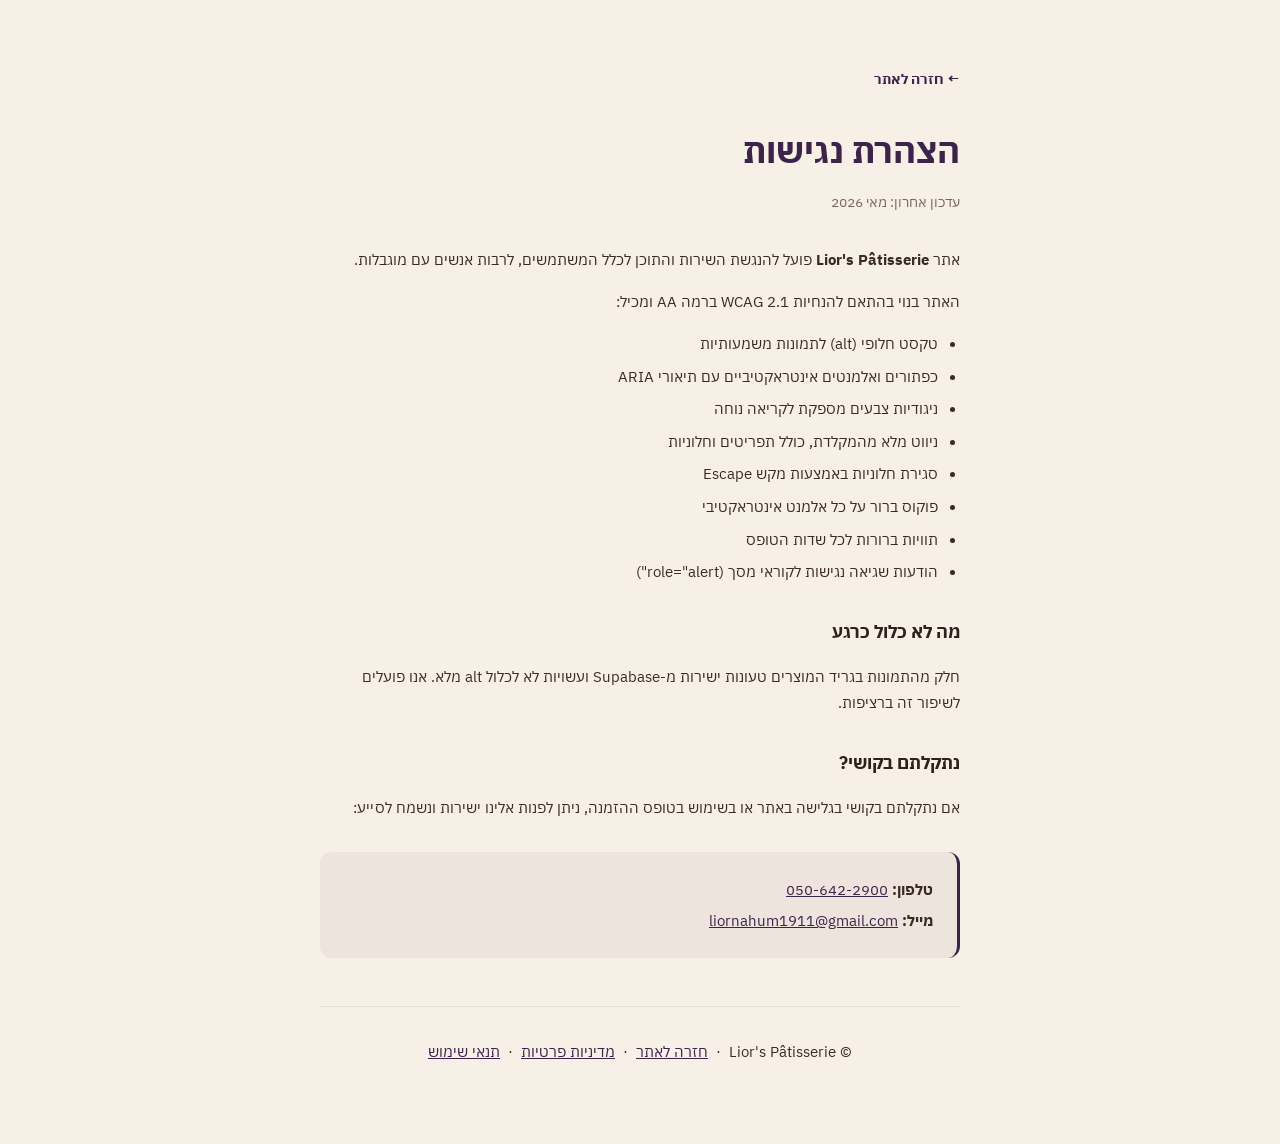
==== accessibility.html @ 04917b36 "נגישות ותוכן משפטי: הצהרת נגישות, מדיניות פרטיות, תנאי שימוש; focus trap, role=alert, קישורי פוטר ht" ====
<!doctype html>
<html lang="he" dir="rtl">
<head>
  <meta charset="UTF-8">
  <meta name="viewport" content="width=device-width, initial-scale=1.0">
  <title>הצהרת נגישות - Lior's Pâtisserie</title>
  <link rel="icon" href="assets/icons/favicon.ico" sizes="any">
  <link rel="icon" type="image/png" sizes="32x32" href="assets/icons/favicon-32x32.png">
  <meta name="theme-color" content="#3D2249">
  <link rel="preload" href="assets/fonts/IBMPlexSansHebrew-Regular.ttf" as="font" type="font/ttf" crossorigin>
  <style>
    @font-face {
      font-family: "IBM Plex Sans Hebrew";
      src: url("assets/fonts/IBMPlexSansHebrew-Regular.ttf") format("truetype");
      font-weight: 400;
      font-display: swap;
    }
    @font-face {
      font-family: "IBM Plex Sans Hebrew";
      src: url("assets/fonts/IBMPlexSansHebrew-Bold.ttf") format("truetype");
      font-weight: 700;
      font-display: swap;
    }

    :root {
      --cream: #f7f0e6;
      --espresso: #2f211c;
      --plum: #3d2249;
      --muted: #7a665c;
    }

    * { box-sizing: border-box; }

    :focus-visible {
      outline: 2px solid rgba(61, 34, 73, 0.70);
      outline-offset: 3px;
      border-radius: 4px;
    }

    body {
      margin: 0;
      font-family: "IBM Plex Sans Hebrew", "Assistant", sans-serif;
      direction: rtl;
      color: var(--espresso);
      background: #f7f0e6;
      line-height: 1.75;
    }

    .page-wrap {
      max-width: 720px;
      margin: 0 auto;
      padding: clamp(28px, 5vw, 64px) clamp(20px, 4vw, 40px);
    }

    .back-link {
      display: inline-flex;
      align-items: center;
      gap: 6px;
      margin-bottom: 28px;
      color: var(--plum);
      font-weight: 700;
      font-size: 0.88rem;
      text-decoration: none;
    }

    .back-link:hover { text-decoration: underline; }

    h1 {
      margin: 0 0 8px;
      font-size: clamp(1.6rem, 4vw, 2.2rem);
      font-weight: 700;
      color: var(--plum);
    }

    .sub {
      margin: 0 0 32px;
      color: var(--muted);
      font-size: 0.9rem;
    }

    h2 {
      margin: 32px 0 10px;
      font-size: 1.1rem;
      font-weight: 700;
      color: var(--espresso);
    }

    p, li { color: #3a2a24; font-size: 0.95rem; }

    ul { padding-right: 1.4em; margin: 8px 0; }
    li { margin-bottom: 6px; }

    .contact-box {
      margin-top: 32px;
      padding: 20px 24px;
      background: rgba(61, 34, 73, 0.06);
      border-right: 3px solid var(--plum);
      border-radius: 12px;
    }

    .contact-box p { margin: 4px 0; }

    a { color: var(--plum); }
    a:hover { text-decoration: none; }

    footer {
      margin-top: 48px;
      padding-top: 16px;
      border-top: 1px solid rgba(200, 194, 184, 0.40);
      font-size: 0.80rem;
      color: var(--muted);
      text-align: center;
    }
  </style>
</head>
<body>
  <main class="page-wrap" id="main-content">
    <a class="back-link" href="index.html">&#8592; חזרה לאתר</a>

    <h1>הצהרת נגישות</h1>
    <p class="sub">עדכון אחרון: מאי 2026</p>

    <p>אתר <strong>Lior's Pâtisserie</strong> פועל להנגשת השירות והתוכן לכלל המשתמשים, לרבות אנשים עם מוגבלות.</p>
    <p>האתר בנוי בהתאם להנחיות WCAG 2.1 ברמה AA ומכיל:</p>
    <ul>
      <li>טקסט חלופי (alt) לתמונות משמעותיות</li>
      <li>כפתורים ואלמנטים אינטראקטיביים עם תיאורי ARIA</li>
      <li>ניגודיות צבעים מספקת לקריאה נוחה</li>
      <li>ניווט מלא מהמקלדת, כולל תפריטים וחלוניות</li>
      <li>סגירת חלוניות באמצעות מקש Escape</li>
      <li>פוקוס ברור על כל אלמנט אינטראקטיבי</li>
      <li>תוויות ברורות לכל שדות הטופס</li>
      <li>הודעות שגיאה נגישות לקוראי מסך (role="alert")</li>
    </ul>

    <h2>מה לא כלול כרגע</h2>
    <p>חלק מהתמונות בגריד המוצרים טעונות ישירות מ-Supabase ועשויות לא לכלול alt מלא. אנו פועלים לשיפור זה ברציפות.</p>

    <h2>נתקלתם בקושי?</h2>
    <p>אם נתקלתם בקושי בגלישה באתר או בשימוש בטופס ההזמנה, ניתן לפנות אלינו ישירות ונשמח לסייע:</p>

    <div class="contact-box" aria-label="פרטי יצירת קשר לנגישות">
      <p><strong>טלפון:</strong> <a href="tel:+972506422900">050-642-2900</a></p>
      <p><strong>מייל:</strong> <a href="mailto:liornahum1911@gmail.com">liornahum1911@gmail.com</a></p>
    </div>

    <footer>
      <p>&copy; Lior's Pâtisserie &nbsp;·&nbsp; <a href="index.html">חזרה לאתר</a> &nbsp;·&nbsp; <a href="privacy.html">מדיניות פרטיות</a> &nbsp;·&nbsp; <a href="terms.html">תנאי שימוש</a></p>
    </footer>
  </main>
</body>
</html>
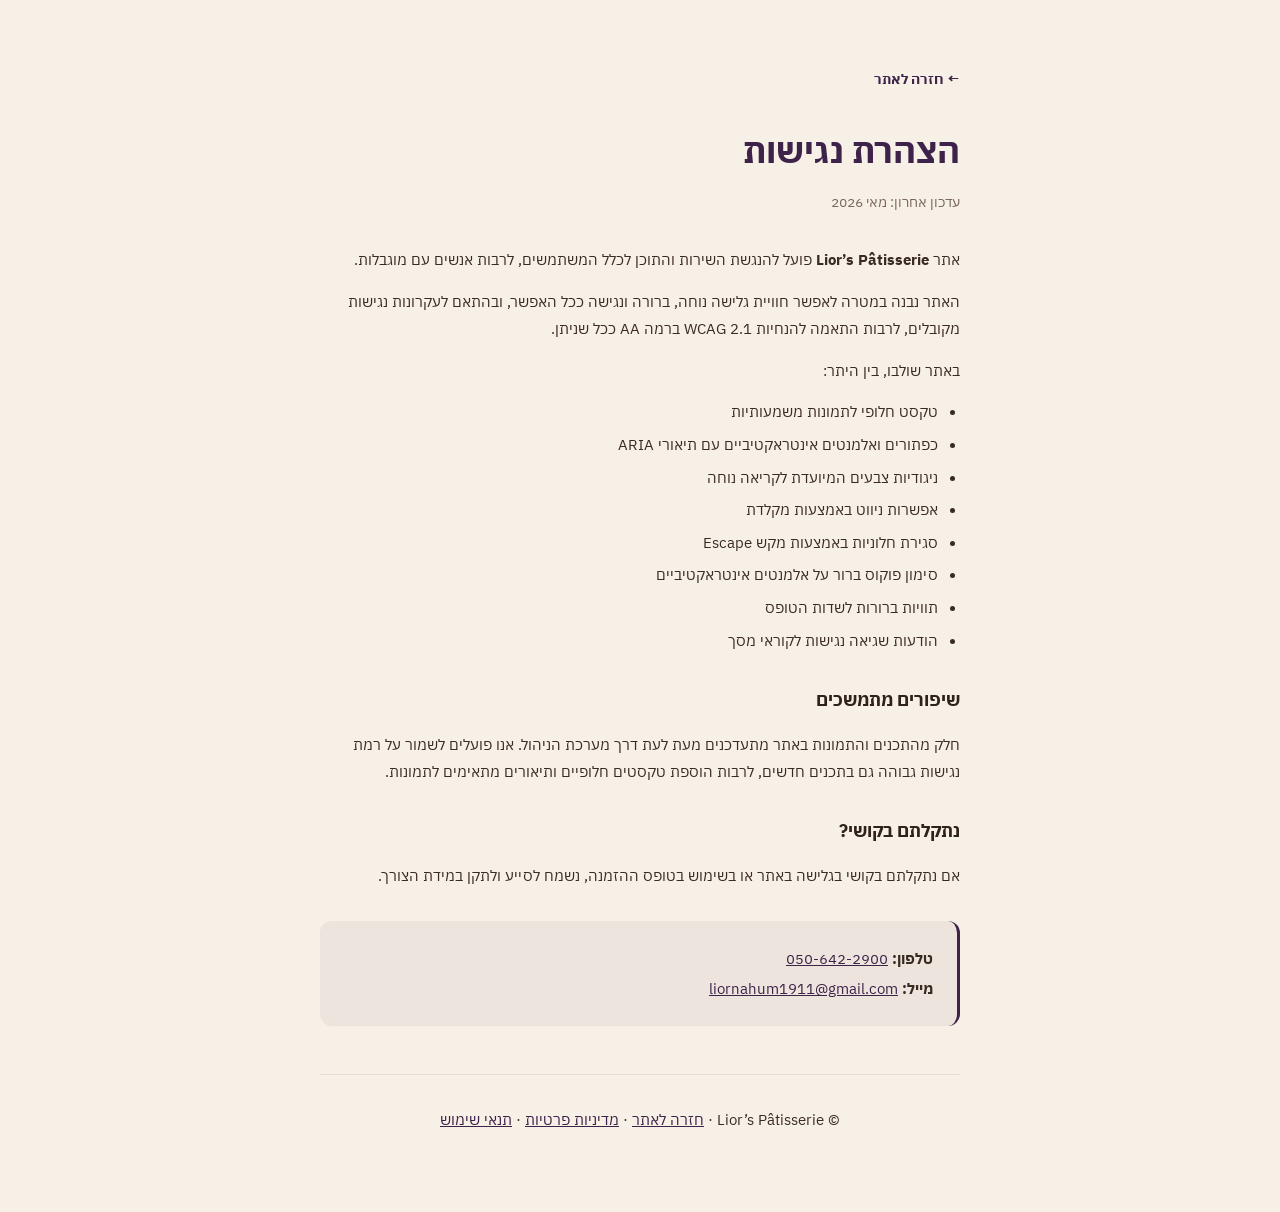
==== commit 82509d8c: "docs(accessibility): softer WCAG wording and CMS-aware ongoing improvements Co-authored-by: Idan Nah" ====
--- a/accessibility.html
+++ b/accessibility.html
@@ -3,7 +3,7 @@
 <head>
   <meta charset="UTF-8">
   <meta name="viewport" content="width=device-width, initial-scale=1.0">
-  <title>הצהרת נגישות - Lior's Pâtisserie</title>
+  <title>הצהרת נגישות - Lior&rsquo;s P&acirc;tisserie</title>
   <link rel="icon" href="assets/icons/favicon.ico" sizes="any">
   <link rel="icon" type="image/png" sizes="32x32" href="assets/icons/favicon-32x32.png">
   <meta name="theme-color" content="#3D2249">
@@ -120,24 +120,27 @@
     <h1>הצהרת נגישות</h1>
     <p class="sub">עדכון אחרון: מאי 2026</p>
 
-    <p>אתר <strong>Lior's Pâtisserie</strong> פועל להנגשת השירות והתוכן לכלל המשתמשים, לרבות אנשים עם מוגבלות.</p>
-    <p>האתר בנוי בהתאם להנחיות WCAG 2.1 ברמה AA ומכיל:</p>
+    <p>אתר <strong>Lior&rsquo;s P&acirc;tisserie</strong> פועל להנגשת השירות והתוכן לכלל המשתמשים, לרבות אנשים עם מוגבלות.</p>
+
+    <p>האתר נבנה במטרה לאפשר חוויית גלישה נוחה, ברורה ונגישה ככל האפשר, ובהתאם לעקרונות נגישות מקובלים, לרבות התאמה להנחיות WCAG 2.1 ברמה AA ככל שניתן.</p>
+
+    <p>באתר שולבו, בין היתר:</p>
     <ul>
-      <li>טקסט חלופי (alt) לתמונות משמעותיות</li>
+      <li>טקסט חלופי לתמונות משמעותיות</li>
       <li>כפתורים ואלמנטים אינטראקטיביים עם תיאורי ARIA</li>
-      <li>ניגודיות צבעים מספקת לקריאה נוחה</li>
-      <li>ניווט מלא מהמקלדת, כולל תפריטים וחלוניות</li>
+      <li>ניגודיות צבעים המיועדת לקריאה נוחה</li>
+      <li>אפשרות ניווט באמצעות מקלדת</li>
       <li>סגירת חלוניות באמצעות מקש Escape</li>
-      <li>פוקוס ברור על כל אלמנט אינטראקטיבי</li>
-      <li>תוויות ברורות לכל שדות הטופס</li>
-      <li>הודעות שגיאה נגישות לקוראי מסך (role="alert")</li>
+      <li>סימון פוקוס ברור על אלמנטים אינטראקטיביים</li>
+      <li>תוויות ברורות לשדות הטופס</li>
+      <li>הודעות שגיאה נגישות לקוראי מסך</li>
     </ul>
 
-    <h2>מה לא כלול כרגע</h2>
-    <p>חלק מהתמונות בגריד המוצרים טעונות ישירות מ-Supabase ועשויות לא לכלול alt מלא. אנו פועלים לשיפור זה ברציפות.</p>
+    <h2>שיפורים מתמשכים</h2>
+    <p>חלק מהתכנים והתמונות באתר מתעדכנים מעת לעת דרך מערכת הניהול. אנו פועלים לשמור על רמת נגישות גבוהה גם בתכנים חדשים, לרבות הוספת טקסטים חלופיים ותיאורים מתאימים לתמונות.</p>
 
     <h2>נתקלתם בקושי?</h2>
-    <p>אם נתקלתם בקושי בגלישה באתר או בשימוש בטופס ההזמנה, ניתן לפנות אלינו ישירות ונשמח לסייע:</p>
+    <p>אם נתקלתם בקושי בגלישה באתר או בשימוש בטופס ההזמנה, נשמח לסייע ולתקן במידת הצורך.</p>
 
     <div class="contact-box" aria-label="פרטי יצירת קשר לנגישות">
       <p><strong>טלפון:</strong> <a href="tel:+972506422900">050-642-2900</a></p>
@@ -145,7 +148,7 @@
     </div>
 
     <footer>
-      <p>&copy; Lior's Pâtisserie &nbsp;·&nbsp; <a href="index.html">חזרה לאתר</a> &nbsp;·&nbsp; <a href="privacy.html">מדיניות פרטיות</a> &nbsp;·&nbsp; <a href="terms.html">תנאי שימוש</a></p>
+      <p>&copy; Lior&rsquo;s P&acirc;tisserie &middot; <a href="index.html">חזרה לאתר</a> &middot; <a href="privacy.html">מדיניות פרטיות</a> &middot; <a href="terms.html">תנאי שימוש</a></p>
     </footer>
   </main>
 </body>
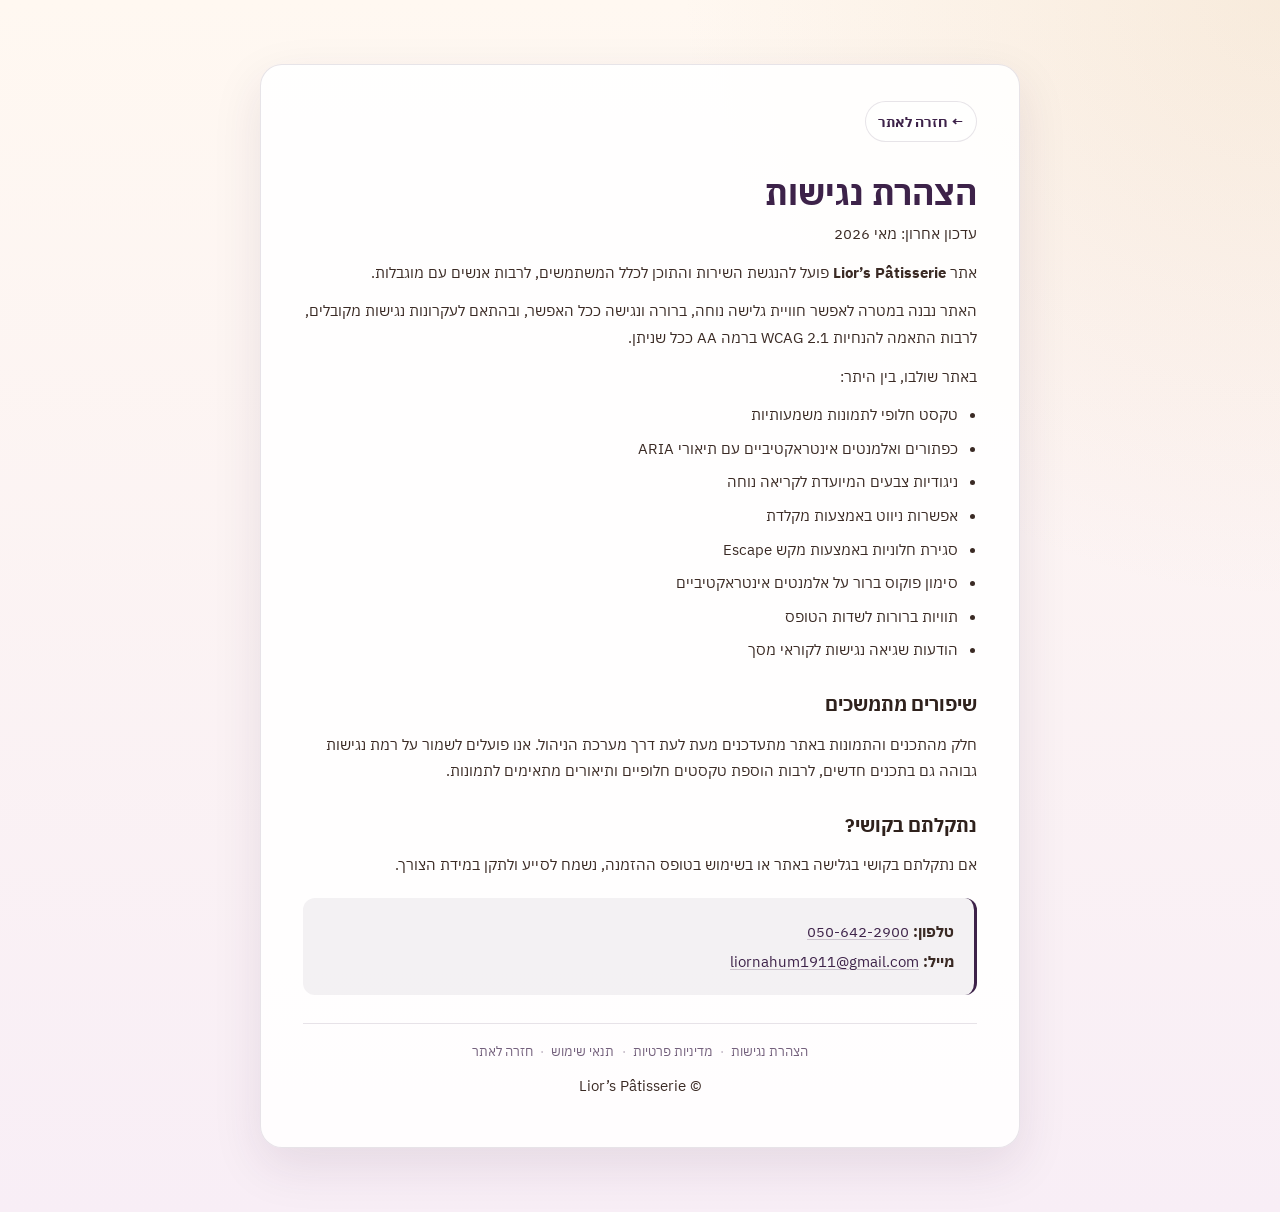
==== commit e7b993b9: "style(policy): shared document layout for accessibility, privacy, terms Co-authored-by: Idan Nahum <" ====
--- a/accessibility.html
+++ b/accessibility.html
@@ -8,148 +8,56 @@
   <link rel="icon" type="image/png" sizes="32x32" href="assets/icons/favicon-32x32.png">
   <meta name="theme-color" content="#3D2249">
   <link rel="preload" href="assets/fonts/IBMPlexSansHebrew-Regular.ttf" as="font" type="font/ttf" crossorigin>
-  <style>
-    @font-face {
-      font-family: "IBM Plex Sans Hebrew";
-      src: url("assets/fonts/IBMPlexSansHebrew-Regular.ttf") format("truetype");
-      font-weight: 400;
-      font-display: swap;
-    }
-    @font-face {
-      font-family: "IBM Plex Sans Hebrew";
-      src: url("assets/fonts/IBMPlexSansHebrew-Bold.ttf") format("truetype");
-      font-weight: 700;
-      font-display: swap;
-    }
-
-    :root {
-      --cream: #f7f0e6;
-      --espresso: #2f211c;
-      --plum: #3d2249;
-      --muted: #7a665c;
-    }
-
-    * { box-sizing: border-box; }
-
-    :focus-visible {
-      outline: 2px solid rgba(61, 34, 73, 0.70);
-      outline-offset: 3px;
-      border-radius: 4px;
-    }
-
-    body {
-      margin: 0;
-      font-family: "IBM Plex Sans Hebrew", "Assistant", sans-serif;
-      direction: rtl;
-      color: var(--espresso);
-      background: #f7f0e6;
-      line-height: 1.75;
-    }
-
-    .page-wrap {
-      max-width: 720px;
-      margin: 0 auto;
-      padding: clamp(28px, 5vw, 64px) clamp(20px, 4vw, 40px);
-    }
-
-    .back-link {
-      display: inline-flex;
-      align-items: center;
-      gap: 6px;
-      margin-bottom: 28px;
-      color: var(--plum);
-      font-weight: 700;
-      font-size: 0.88rem;
-      text-decoration: none;
-    }
-
-    .back-link:hover { text-decoration: underline; }
-
-    h1 {
-      margin: 0 0 8px;
-      font-size: clamp(1.6rem, 4vw, 2.2rem);
-      font-weight: 700;
-      color: var(--plum);
-    }
-
-    .sub {
-      margin: 0 0 32px;
-      color: var(--muted);
-      font-size: 0.9rem;
-    }
-
-    h2 {
-      margin: 32px 0 10px;
-      font-size: 1.1rem;
-      font-weight: 700;
-      color: var(--espresso);
-    }
-
-    p, li { color: #3a2a24; font-size: 0.95rem; }
-
-    ul { padding-right: 1.4em; margin: 8px 0; }
-    li { margin-bottom: 6px; }
-
-    .contact-box {
-      margin-top: 32px;
-      padding: 20px 24px;
-      background: rgba(61, 34, 73, 0.06);
-      border-right: 3px solid var(--plum);
-      border-radius: 12px;
-    }
-
-    .contact-box p { margin: 4px 0; }
-
-    a { color: var(--plum); }
-    a:hover { text-decoration: none; }
-
-    footer {
-      margin-top: 48px;
-      padding-top: 16px;
-      border-top: 1px solid rgba(200, 194, 184, 0.40);
-      font-size: 0.80rem;
-      color: var(--muted);
-      text-align: center;
-    }
-  </style>
+  <link rel="stylesheet" href="policy-pages.css">
 </head>
 <body>
-  <main class="page-wrap" id="main-content">
-    <a class="back-link" href="index.html">&#8592; חזרה לאתר</a>
+  <div class="policy-page">
+    <main class="policy-document" id="main-content">
+      <a class="policy-back-link" href="index.html">&#8592; חזרה לאתר</a>
 
-    <h1>הצהרת נגישות</h1>
-    <p class="sub">עדכון אחרון: מאי 2026</p>
+      <h1>הצהרת נגישות</h1>
+      <p class="policy-updated">עדכון אחרון: מאי 2026</p>
 
-    <p>אתר <strong>Lior&rsquo;s P&acirc;tisserie</strong> פועל להנגשת השירות והתוכן לכלל המשתמשים, לרבות אנשים עם מוגבלות.</p>
+      <p>אתר <strong>Lior&rsquo;s P&acirc;tisserie</strong> פועל להנגשת השירות והתוכן לכלל המשתמשים, לרבות אנשים עם מוגבלות.</p>
 
-    <p>האתר נבנה במטרה לאפשר חוויית גלישה נוחה, ברורה ונגישה ככל האפשר, ובהתאם לעקרונות נגישות מקובלים, לרבות התאמה להנחיות WCAG 2.1 ברמה AA ככל שניתן.</p>
+      <p>האתר נבנה במטרה לאפשר חוויית גלישה נוחה, ברורה ונגישה ככל האפשר, ובהתאם לעקרונות נגישות מקובלים, לרבות התאמה להנחיות WCAG 2.1 ברמה AA ככל שניתן.</p>
 
-    <p>באתר שולבו, בין היתר:</p>
-    <ul>
-      <li>טקסט חלופי לתמונות משמעותיות</li>
-      <li>כפתורים ואלמנטים אינטראקטיביים עם תיאורי ARIA</li>
-      <li>ניגודיות צבעים המיועדת לקריאה נוחה</li>
-      <li>אפשרות ניווט באמצעות מקלדת</li>
-      <li>סגירת חלוניות באמצעות מקש Escape</li>
-      <li>סימון פוקוס ברור על אלמנטים אינטראקטיביים</li>
-      <li>תוויות ברורות לשדות הטופס</li>
-      <li>הודעות שגיאה נגישות לקוראי מסך</li>
-    </ul>
+      <p>באתר שולבו, בין היתר:</p>
+      <ul>
+        <li>טקסט חלופי לתמונות משמעותיות</li>
+        <li>כפתורים ואלמנטים אינטראקטיביים עם תיאורי ARIA</li>
+        <li>ניגודיות צבעים המיועדת לקריאה נוחה</li>
+        <li>אפשרות ניווט באמצעות מקלדת</li>
+        <li>סגירת חלוניות באמצעות מקש Escape</li>
+        <li>סימון פוקוס ברור על אלמנטים אינטראקטיביים</li>
+        <li>תוויות ברורות לשדות הטופס</li>
+        <li>הודעות שגיאה נגישות לקוראי מסך</li>
+      </ul>
 
-    <h2>שיפורים מתמשכים</h2>
-    <p>חלק מהתכנים והתמונות באתר מתעדכנים מעת לעת דרך מערכת הניהול. אנו פועלים לשמור על רמת נגישות גבוהה גם בתכנים חדשים, לרבות הוספת טקסטים חלופיים ותיאורים מתאימים לתמונות.</p>
+      <h2>שיפורים מתמשכים</h2>
+      <p>חלק מהתכנים והתמונות באתר מתעדכנים מעת לעת דרך מערכת הניהול. אנו פועלים לשמור על רמת נגישות גבוהה גם בתכנים חדשים, לרבות הוספת טקסטים חלופיים ותיאורים מתאימים לתמונות.</p>
 
-    <h2>נתקלתם בקושי?</h2>
-    <p>אם נתקלתם בקושי בגלישה באתר או בשימוש בטופס ההזמנה, נשמח לסייע ולתקן במידת הצורך.</p>
+      <h2>נתקלתם בקושי?</h2>
+      <p>אם נתקלתם בקושי בגלישה באתר או בשימוש בטופס ההזמנה, נשמח לסייע ולתקן במידת הצורך.</p>
 
-    <div class="contact-box" aria-label="פרטי יצירת קשר לנגישות">
-      <p><strong>טלפון:</strong> <a href="tel:+972506422900">050-642-2900</a></p>
-      <p><strong>מייל:</strong> <a href="mailto:liornahum1911@gmail.com">liornahum1911@gmail.com</a></p>
-    </div>
+      <div class="contact-box" aria-label="פרטי יצירת קשר לנגישות">
+        <p><strong>טלפון:</strong> <a href="tel:+972506422900">050-642-2900</a></p>
+        <p><strong>מייל:</strong> <a href="mailto:liornahum1911@gmail.com">liornahum1911@gmail.com</a></p>
+      </div>
 
-    <footer>
-      <p>&copy; Lior&rsquo;s P&acirc;tisserie &middot; <a href="index.html">חזרה לאתר</a> &middot; <a href="privacy.html">מדיניות פרטיות</a> &middot; <a href="terms.html">תנאי שימוש</a></p>
-    </footer>
-  </main>
+      <footer class="policy-footer">
+        <nav class="policy-footer-nav" aria-label="מסמכים משפטיים וחזרה לאתר">
+          <a href="accessibility.html">הצהרת נגישות</a>
+          <span class="policy-footer-sep" aria-hidden="true">·</span>
+          <a href="privacy.html">מדיניות פרטיות</a>
+          <span class="policy-footer-sep" aria-hidden="true">·</span>
+          <a href="terms.html">תנאי שימוש</a>
+          <span class="policy-footer-sep" aria-hidden="true">·</span>
+          <a href="index.html">חזרה לאתר</a>
+        </nav>
+        <p class="policy-footer-copy">&copy; Lior&rsquo;s P&acirc;tisserie</p>
+      </footer>
+    </main>
+  </div>
 </body>
 </html>
--- a/policy-pages.css
+++ b/policy-pages.css
@@ -0,0 +1,224 @@
+@font-face {
+  font-family: "IBM Plex Sans Hebrew";
+  src: url("assets/fonts/IBMPlexSansHebrew-Regular.ttf") format("truetype");
+  font-weight: 400;
+  font-display: swap;
+}
+
+@font-face {
+  font-family: "IBM Plex Sans Hebrew";
+  src: url("assets/fonts/IBMPlexSansHebrew-Bold.ttf") format("truetype");
+  font-weight: 700;
+  font-display: swap;
+}
+
+:root {
+  --policy-plum: #3d2249;
+  --policy-espresso: #2f211c;
+  --policy-muted: rgba(61, 34, 73, 0.68);
+  --policy-body: #3a2a24;
+}
+
+* {
+  box-sizing: border-box;
+}
+
+:focus-visible {
+  outline: 2px solid rgba(61, 34, 73, 0.7);
+  outline-offset: 3px;
+  border-radius: 4px;
+}
+
+body {
+  margin: 0;
+  font-family: "IBM Plex Sans Hebrew", "Assistant", sans-serif;
+  direction: rtl;
+}
+
+.policy-page {
+  min-height: 100vh;
+  background:
+    radial-gradient(circle at top right, rgba(210, 167, 111, 0.16), transparent 34%),
+    linear-gradient(180deg, #fff8f1 0%, #f8eef6 100%);
+  padding: 32px 16px;
+}
+
+.policy-document {
+  max-width: 760px;
+  width: min(760px, calc(100% - 32px));
+  margin: 32px auto;
+  padding: 36px 42px;
+  background: rgba(255, 255, 255, 0.88);
+  border: 1px solid rgba(61, 34, 73, 0.12);
+  border-radius: 22px;
+  box-shadow: 0 18px 50px rgba(61, 34, 73, 0.1);
+  color: var(--policy-plum);
+  line-height: 1.75;
+  font-size: 0.95rem;
+}
+
+.policy-document h1 {
+  margin: 12px 0 6px;
+  font-size: clamp(1.55rem, 3vw, 2.1rem);
+  line-height: 1.25;
+  font-weight: 700;
+  color: var(--policy-plum);
+}
+
+.policy-document h2 {
+  margin: 24px 0 10px;
+  font-size: clamp(1.05rem, 2.2vw, 1.2rem);
+  font-weight: 700;
+  color: var(--policy-espresso);
+}
+
+.policy-document p {
+  margin: 0 0 12px;
+  color: var(--policy-body);
+  font-size: 0.95rem;
+}
+
+.policy-document ul {
+  margin: 8px 0 16px;
+  padding-right: 1.25em;
+}
+
+.policy-document li {
+  margin-bottom: 7px;
+  color: var(--policy-body);
+  font-size: 0.95rem;
+}
+
+.policy-updated {
+  font-size: 0.88rem;
+  color: var(--policy-muted);
+  margin: 0 0 22px;
+}
+
+.policy-back-link {
+  display: inline-flex;
+  align-items: center;
+  gap: 6px;
+  font-size: 0.9rem;
+  font-weight: 600;
+  color: var(--policy-plum);
+  text-decoration: none;
+  padding: 7px 12px;
+  border-radius: 999px;
+  background: rgba(255, 255, 255, 0.62);
+  border: 1px solid rgba(61, 34, 73, 0.12);
+  margin-bottom: 18px;
+  transition: background 0.2s ease, border-color 0.2s ease;
+}
+
+.policy-back-link:hover {
+  text-decoration: underline;
+  text-underline-offset: 3px;
+  background: rgba(255, 255, 255, 0.92);
+  border-color: rgba(61, 34, 73, 0.2);
+}
+
+.policy-document .contact-box a {
+  color: var(--policy-plum);
+  text-decoration: underline;
+  text-decoration-color: rgba(61, 34, 73, 0.22);
+  text-underline-offset: 2px;
+}
+
+.policy-document .contact-box a:hover {
+  text-decoration-color: rgba(61, 34, 73, 0.45);
+}
+
+.policy-document .contact-box,
+.policy-document .allergy-box {
+  margin-top: 20px;
+  margin-bottom: 4px;
+  padding: 16px 20px;
+  border-radius: 12px;
+}
+
+.policy-document .contact-box {
+  background: rgba(61, 34, 73, 0.06);
+  border-right: 3px solid var(--policy-plum);
+}
+
+.policy-document .allergy-box {
+  background: rgba(200, 169, 106, 0.12);
+  border-right: 3px solid #b8955a;
+}
+
+.policy-document .contact-box p,
+.policy-document .allergy-box p {
+  margin: 4px 0;
+  font-size: 0.95rem;
+}
+
+.policy-footer {
+  margin-top: 28px;
+  padding-top: 16px;
+  border-top: 1px solid rgba(61, 34, 73, 0.12);
+  font-size: 0.84rem;
+  color: rgba(61, 34, 73, 0.72);
+  text-align: center;
+}
+
+.policy-footer-nav {
+  display: flex;
+  flex-wrap: wrap;
+  justify-content: center;
+  align-items: baseline;
+  gap: 0.35rem 0.45rem;
+  row-gap: 0.5rem;
+  margin: 0 0 10px;
+  line-height: 1.65;
+}
+
+.policy-footer-nav a {
+  color: inherit;
+  text-decoration: none;
+  font-size: 0.84rem;
+}
+
+.policy-footer-nav a:hover {
+  text-decoration: underline;
+  text-underline-offset: 2px;
+}
+
+.policy-footer-sep {
+  color: rgba(61, 34, 73, 0.35);
+  user-select: none;
+  pointer-events: none;
+}
+
+.policy-footer-copy {
+  margin: 0;
+  font-size: 0.82rem;
+  color: rgba(61, 34, 73, 0.55);
+}
+
+@media (max-width: 640px) {
+  .policy-page {
+    padding: 20px 16px;
+  }
+
+  .policy-document {
+    margin: 20px auto;
+    padding: 24px 20px;
+    border-radius: 18px;
+    font-size: 0.92rem;
+    width: calc(100% - 32px);
+  }
+
+  .policy-document h1 {
+    font-size: 1.55rem;
+  }
+
+  .policy-document h2 {
+    font-size: 1.05rem;
+  }
+
+  .policy-document p,
+  .policy-document li {
+    font-size: 0.92rem;
+  }
+}
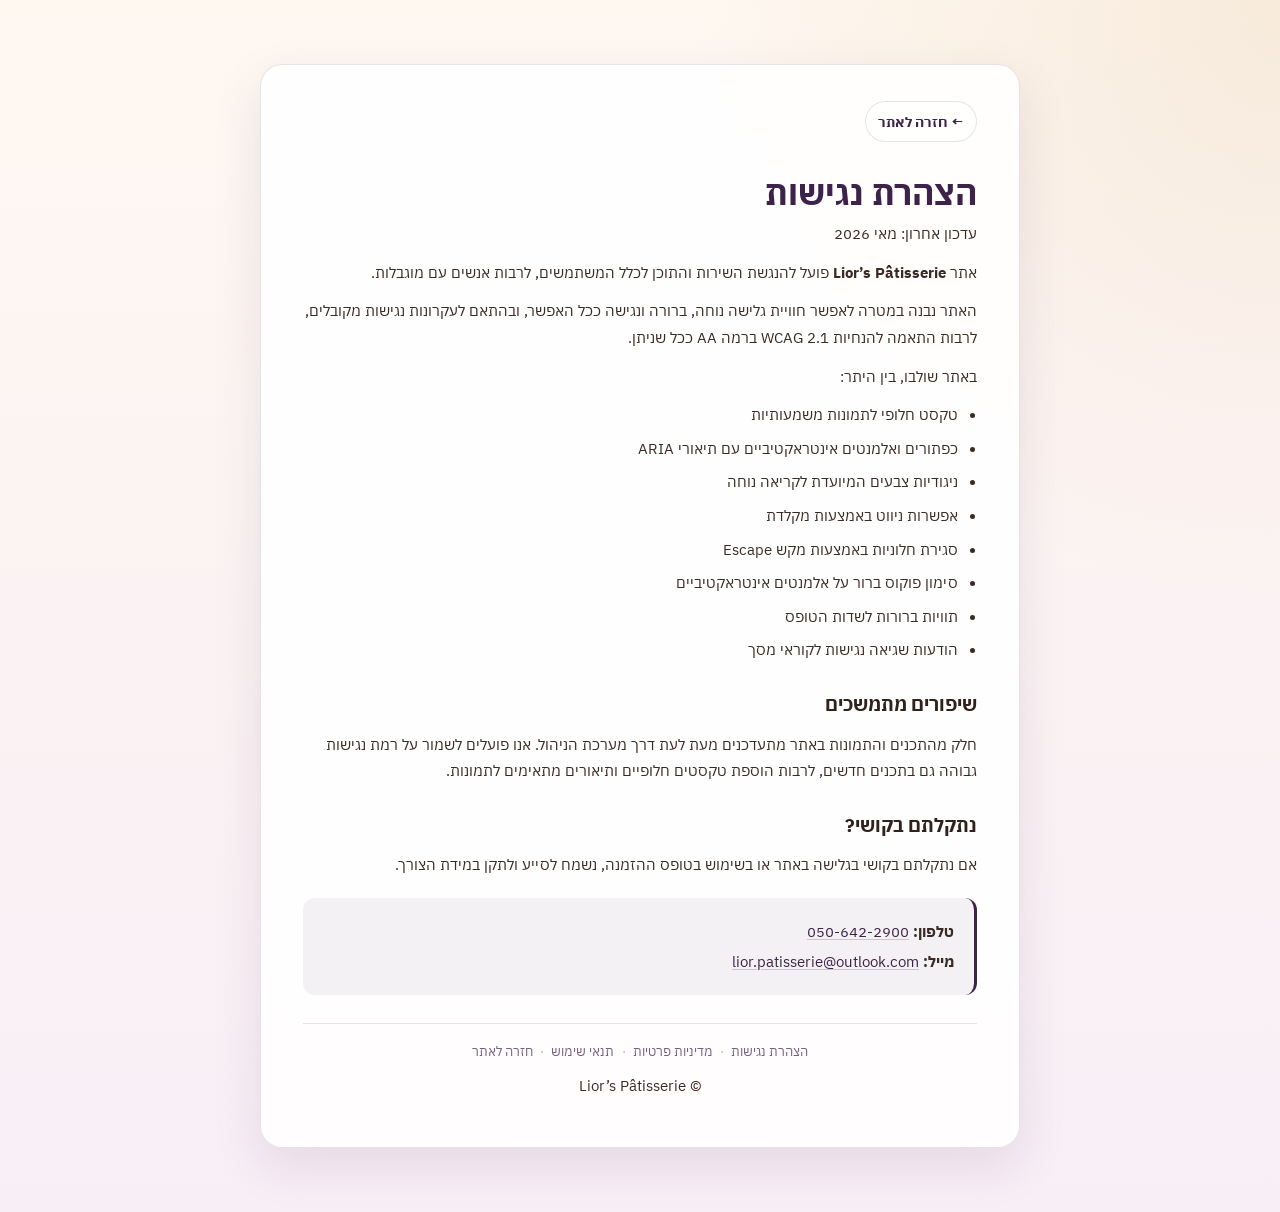
==== commit 877f449e: "Refine contact section and update email" ====
--- a/accessibility.html
+++ b/accessibility.html
@@ -42,7 +42,7 @@
 
       <div class="contact-box" aria-label="פרטי יצירת קשר לנגישות">
         <p><strong>טלפון:</strong> <a href="tel:+972506422900">050-642-2900</a></p>
-        <p><strong>מייל:</strong> <a href="mailto:liornahum1911@gmail.com">liornahum1911@gmail.com</a></p>
+        <p><strong>מייל:</strong> <a href="mailto:lior.patisserie@outlook.com">lior.patisserie@outlook.com</a></p>
       </div>
 
       <footer class="policy-footer">
